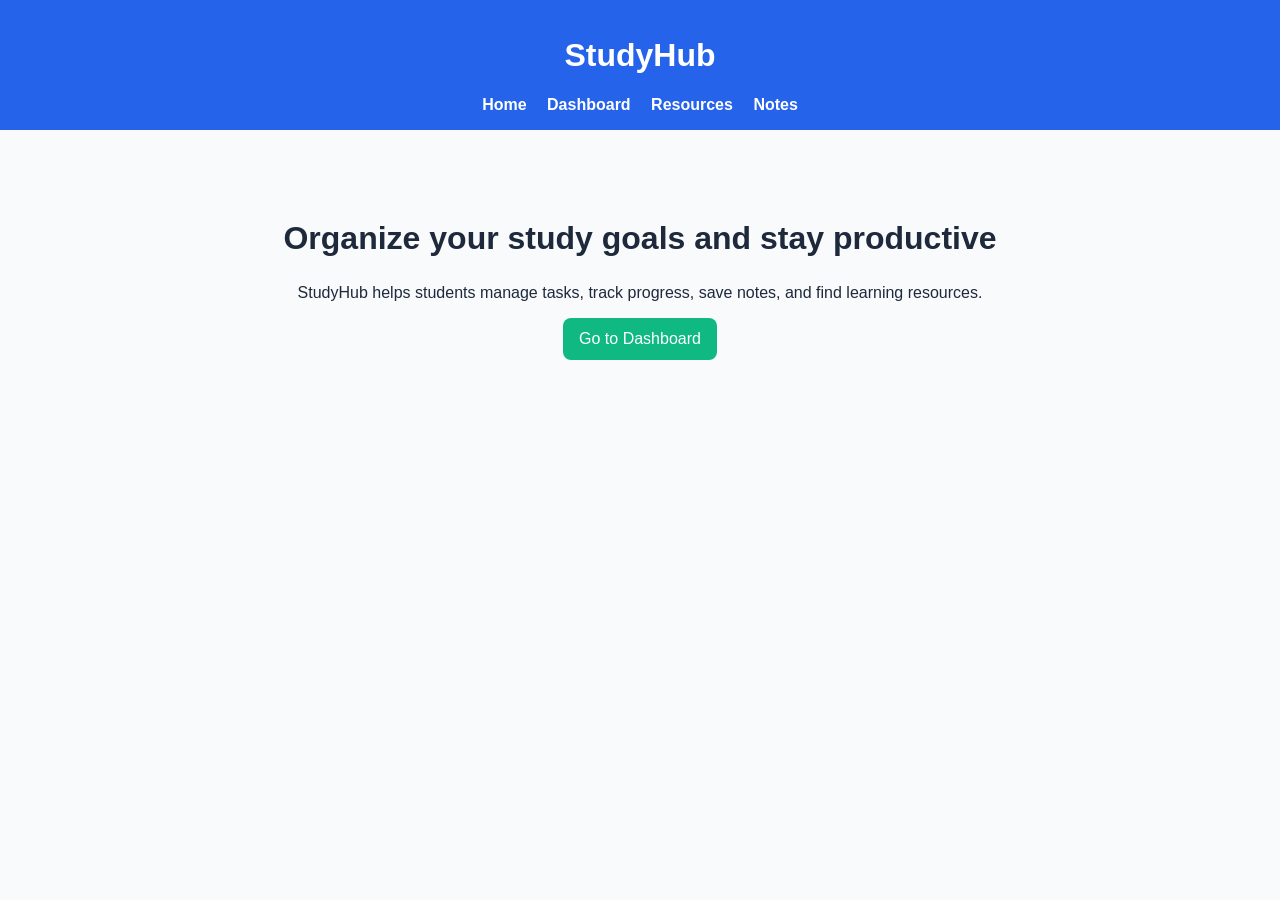
==== index.html @ 85e1f695 "Initial StudyHub project setup" ====
<!DOCTYPE html>
<html lang="en">
<head>
  <meta charset="UTF-8">
  <meta name="viewport" content="width=device-width, initial-scale=1.0">
  <title>StudyHub | Home</title>
  <link rel="stylesheet" href="css/styles.css">
</head>
<body>
  <header class="site-header">
    <h1>StudyHub</h1>

    <nav>
      <a href="index.html">Home</a>
      <a href="dashboard.html">Dashboard</a>
      <a href="resources.html">Resources</a>
      <a href="notes.html">Notes</a>
    </nav>
  </header>

  <main>
    <section class="hero">
      <h2>Organize your study goals and stay productive</h2>
      <p>StudyHub helps students manage tasks, track progress, save notes, and find learning resources.</p>
      <a class="btn" href="dashboard.html">Go to Dashboard</a>
    </section>
  </main>

  <script src="js/main.js"></script>
</body>
</html>
---- css/styles.css ----
* {
  box-sizing: border-box;
}

body {
  margin: 0;
  font-family: Arial, sans-serif;
  background-color: #f8fafc;
  color: #1e293b;
}

.site-header {
  background-color: #2563eb;
  color: white;
  padding: 1rem;
  text-align: center;
}

.site-header nav {
  margin-top: 0.5rem;
}

.site-header a {
  color: white;
  text-decoration: none;
  margin: 0 0.5rem;
  font-weight: bold;
}

.hero {
  padding: 4rem 1rem;
  text-align: center;
}

.hero h2 {
  font-size: 2rem;
}

.btn,
button {
  display: inline-block;
  background-color: #10b981;
  color: white;
  border: none;
  padding: 0.75rem 1rem;
  border-radius: 8px;
  cursor: pointer;
  text-decoration: none;
}

.dashboard,
.page {
  padding: 1rem;
}

.dashboard {
  display: grid;
  gap: 1rem;
}

.card {
  background: white;
  padding: 1rem;
  border-radius: 12px;
  box-shadow: 0 2px 8px rgba(0, 0, 0, 0.1);
}

input,
textarea {
  width: 100%;
  padding: 0.75rem;
  margin-bottom: 0.5rem;
}

.timer {
  font-size: 2rem;
  font-weight: bold;
}

@media (min-width: 700px) {
  .dashboard {
    grid-template-columns: repeat(3, 1fr);
  }
}
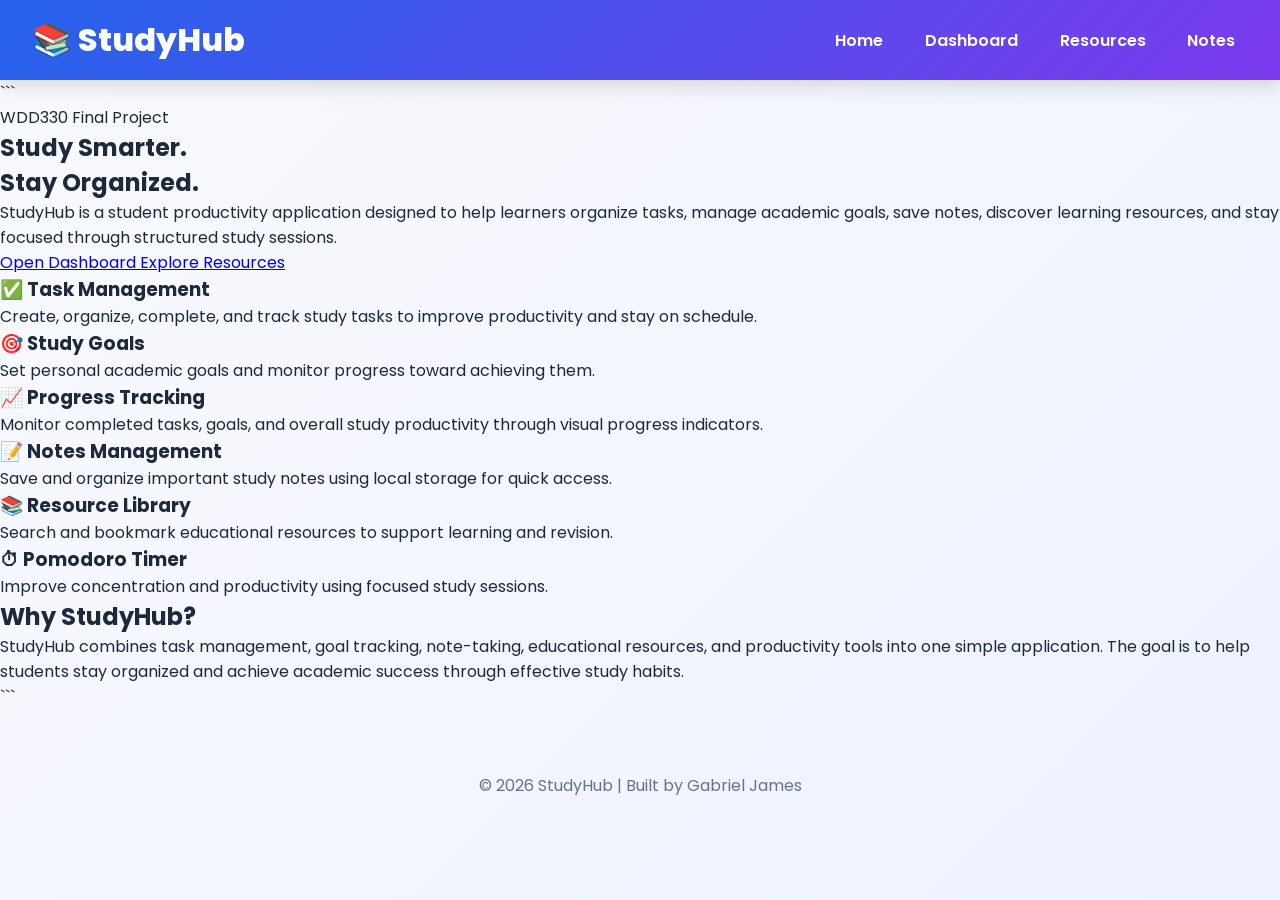
==== commit 6683278b: "Completed StudyHub features and UI improvements" ====
--- a/index.html
+++ b/index.html
@@ -1,4 +1,5 @@
 <!DOCTYPE html>
+
 <html lang="en">
 <head>
   <meta charset="UTF-8">
@@ -7,25 +8,124 @@
   <link rel="stylesheet" href="css/styles.css">
 </head>
 <body>
+
   <header class="site-header">
-    <h1>StudyHub</h1>
+    <h1>📚 StudyHub</h1>
 
-    <nav>
-      <a href="index.html">Home</a>
-      <a href="dashboard.html">Dashboard</a>
-      <a href="resources.html">Resources</a>
-      <a href="notes.html">Notes</a>
-    </nav>
+
+<nav>
+  <a href="index.html">Home</a>
+  <a href="dashboard.html">Dashboard</a>
+  <a href="resources.html">Resources</a>
+  <a href="notes.html">Notes</a>
+</nav>
+
+
   </header>
 
   <main>
-    <section class="hero">
-      <h2>Organize your study goals and stay productive</h2>
-      <p>StudyHub helps students manage tasks, track progress, save notes, and find learning resources.</p>
-      <a class="btn" href="dashboard.html">Go to Dashboard</a>
-    </section>
+
+```
+<section class="hero">
+  <div class="hero-content">
+
+    <span class="badge">WDD330 Final Project</span>
+
+    <h2>Study Smarter.<br>Stay Organized.</h2>
+
+    <p>
+      StudyHub is a student productivity application
+      designed to help learners organize tasks, manage
+      academic goals, save notes, discover learning
+      resources, and stay focused through structured
+      study sessions.
+    </p>
+
+    <div class="hero-buttons">
+      <a href="dashboard.html" class="btn">
+        Open Dashboard
+      </a>
+
+      <a href="resources.html" class="btn btn-secondary">
+        Explore Resources
+      </a>
+    </div>
+
+  </div>
+</section>
+
+<section class="features">
+
+  <div class="feature-card">
+    <h3>✅ Task Management</h3>
+    <p>
+      Create, organize, complete, and track study tasks
+      to improve productivity and stay on schedule.
+    </p>
+  </div>
+
+  <div class="feature-card">
+    <h3>🎯 Study Goals</h3>
+    <p>
+      Set personal academic goals and monitor progress
+      toward achieving them.
+    </p>
+  </div>
+
+  <div class="feature-card">
+    <h3>📈 Progress Tracking</h3>
+    <p>
+      Monitor completed tasks, goals, and overall study
+      productivity through visual progress indicators.
+    </p>
+  </div>
+
+  <div class="feature-card">
+    <h3>📝 Notes Management</h3>
+    <p>
+      Save and organize important study notes using
+      local storage for quick access.
+    </p>
+  </div>
+
+  <div class="feature-card">
+    <h3>📚 Resource Library</h3>
+    <p>
+      Search and bookmark educational resources to
+      support learning and revision.
+    </p>
+  </div>
+
+  <div class="feature-card">
+    <h3>⏱ Pomodoro Timer</h3>
+    <p>
+      Improve concentration and productivity using
+      focused study sessions.
+    </p>
+  </div>
+
+</section>
+
+<section class="about-section">
+
+  <h2>Why StudyHub?</h2>
+
+  <p>
+    StudyHub combines task management, goal tracking,
+    note-taking, educational resources, and productivity
+    tools into one simple application. The goal is to
+    help students stay organized and achieve academic
+    success through effective study habits.
+  </p>
+
+</section>
+```
+
   </main>
 
-  <script src="js/main.js"></script>
+  <footer>
+    <p>© 2026 StudyHub | Built by Gabriel James</p>
+  </footer>
+
 </body>
-</html>+</html>
--- a/css/styles.css
+++ b/css/styles.css
@@ -1,84 +1,403 @@
+@import url('https://fonts.googleapis.com/css2?family=Poppins:wght@300;400;500;600;700;800&display=swap');
+:root {
+  --primary: #2563eb;
+  --secondary: #7c3aed;
+  --success: #10b981;
+  --warning: #f59e0b;
+  --danger: #ef4444;
+
+  --bg: #f8fafc;
+  --card-bg: rgba(255, 255, 255, 0.85);
+
+  --text: #1e293b;
+  --text-light: #64748b;
+
+  --radius: 20px;
+
+  --shadow:
+    0 10px 30px rgba(0, 0, 0, 0.08);
+
+  --transition: all 0.3s ease;
+}
+
 * {
+  margin: 0;
+  padding: 0;
   box-sizing: border-box;
 }
 
 body {
-  margin: 0;
-  font-family: Arial, sans-serif;
-  background-color: #f8fafc;
-  color: #1e293b;
-}
+  font-family: "Poppins", sans-serif;
+
+  background:
+    linear-gradient(
+      135deg,
+      #f8fafc,
+      #eef2ff
+    );
+
+  color: var(--text);
+
+  min-height: 100vh;
+}
+
+/* =========================
+   HEADER
+========================= */
 
 .site-header {
-  background-color: #2563eb;
+  background:
+    linear-gradient(
+      135deg,
+      var(--primary),
+      var(--secondary)
+    );
+
   color: white;
-  padding: 1rem;
-  text-align: center;
-}
-
-.site-header nav {
-  margin-top: 0.5rem;
-}
-
-.site-header a {
+
+  padding: 1rem 2rem;
+
+  display: flex;
+  justify-content: space-between;
+  align-items: center;
+
+  box-shadow: 0 5px 20px rgba(0,0,0,.15);
+
+  position: sticky;
+  top: 0;
+  z-index: 100;
+}
+
+.site-header h1 {
+  font-size: 2rem;
+  font-weight: 800;
+}
+
+nav {
+  display: flex;
+  gap: 1rem;
+}
+
+nav a {
   color: white;
   text-decoration: none;
-  margin: 0 0.5rem;
-  font-weight: bold;
-}
-
-.hero {
-  padding: 4rem 1rem;
-  text-align: center;
-}
-
-.hero h2 {
-  font-size: 2rem;
-}
-
-.btn,
-button {
-  display: inline-block;
-  background-color: #10b981;
-  color: white;
-  border: none;
-  padding: 0.75rem 1rem;
-  border-radius: 8px;
-  cursor: pointer;
-  text-decoration: none;
-}
-
-.dashboard,
-.page {
-  padding: 1rem;
+  font-weight: 600;
+
+  padding: .5rem .8rem;
+
+  border-radius: 10px;
+
+  transition: var(--transition);
+}
+
+nav a:hover {
+  background: rgba(255,255,255,.15);
+}
+
+/* =========================
+   PAGE LAYOUT
+========================= */
+
+.page,
+.dashboard {
+  max-width: 1200px;
+
+  margin: auto;
+
+  padding: 2rem;
 }
 
 .dashboard {
   display: grid;
-  gap: 1rem;
-}
+  gap: 1.5rem;
+}
+
+/* =========================
+   CARDS
+========================= */
 
 .card {
-  background: white;
-  padding: 1rem;
-  border-radius: 12px;
-  box-shadow: 0 2px 8px rgba(0, 0, 0, 0.1);
+  background: var(--card-bg);
+
+  backdrop-filter: blur(12px);
+
+  border: 1px solid rgba(255,255,255,.4);
+
+  border-radius: var(--radius);
+
+  padding: 1.5rem;
+
+  box-shadow: var(--shadow);
+
+  transition: var(--transition);
+}
+
+.card:hover {
+  transform: translateY(-5px);
+}
+
+.card h2 {
+  margin-bottom: 1rem;
+
+  color: var(--primary);
+
+  font-size: 1.4rem;
+}
+
+/* =========================
+   WELCOME CARD
+========================= */
+
+.welcome-card {
+  text-align: center;
+
+  background:
+    linear-gradient(
+      135deg,
+      var(--primary),
+      var(--secondary)
+    );
+
+  color: white;
+}
+
+.welcome-card h2 {
+  color: white;
+  font-size: 2rem;
+}
+
+.welcome-card p {
+  margin-top: .5rem;
+  opacity: .95;
+}
+
+/* =========================
+   FORMS
+========================= */
+
+.task-form {
+  display: flex;
+  gap: .5rem;
+  margin-bottom: 1rem;
 }
 
 input,
 textarea {
   width: 100%;
-  padding: 0.75rem;
-  margin-bottom: 0.5rem;
-}
+
+  padding: .9rem;
+
+  border-radius: 12px;
+
+  border: 1px solid #dbeafe;
+
+  font-family: inherit;
+
+  font-size: 1rem;
+
+  outline: none;
+
+  transition: var(--transition);
+}
+
+input:focus,
+textarea:focus {
+  border-color: var(--primary);
+
+  box-shadow:
+    0 0 0 3px rgba(37,99,235,.15);
+}
+
+/* =========================
+   BUTTONS
+========================= */
+
+button {
+  background:
+    linear-gradient(
+      135deg,
+      var(--primary),
+      var(--secondary)
+    );
+
+  color: white;
+
+  border: none;
+
+  padding: .8rem 1.2rem;
+
+  border-radius: 12px;
+
+  cursor: pointer;
+
+  font-weight: 600;
+
+  transition: var(--transition);
+}
+
+button:hover {
+  transform: translateY(-2px);
+
+  box-shadow:
+    0 8px 20px rgba(37,99,235,.25);
+}
+
+/* =========================
+   LIST ITEMS
+========================= */
+
+ul {
+  list-style: none;
+}
+
+.item-row {
+  display: flex;
+  justify-content: space-between;
+  align-items: center;
+
+  gap: 1rem;
+
+  padding: 1rem;
+
+  margin-bottom: .8rem;
+
+  background: white;
+
+  border-radius: 14px;
+
+  box-shadow:
+    0 4px 12px rgba(0,0,0,.05);
+}
+
+.completed span {
+  text-decoration: line-through;
+  color: gray;
+}
+
+/* =========================
+   PROGRESS BAR
+========================= */
+
+progress {
+  width: 100%;
+  height: 22px;
+  margin: 1rem 0;
+}
+
+/* =========================
+   TIMER
+========================= */
 
 .timer {
-  font-size: 2rem;
-  font-weight: bold;
-}
-
-@media (min-width: 700px) {
+  font-size: 4rem;
+
+  font-weight: 800;
+
+  text-align: center;
+
+  color: var(--primary);
+
+  margin: 1rem 0;
+}
+
+/* =========================
+   QUOTES
+========================= */
+
+#quoteText {
+  font-size: 1.1rem;
+
+  font-style: italic;
+
+  text-align: center;
+
+  color: var(--text-light);
+
+  line-height: 1.7;
+}
+
+/* =========================
+   RESOURCES
+========================= */
+
+#resourceList,
+#savedResources {
+  margin-top: 1rem;
+}
+
+#resourceList a,
+#savedResources a {
+  color: var(--primary);
+  text-decoration: none;
+}
+
+#resourceList a:hover,
+#savedResources a:hover {
+  text-decoration: underline;
+}
+
+/* =========================
+   NOTES
+========================= */
+
+#notesArea {
+  min-height: 300px;
+  resize: vertical;
+}
+
+#saveMessage {
+  margin-top: 1rem;
+  color: var(--success);
+  font-weight: 600;
+}
+
+/* =========================
+   FOOTER
+========================= */
+
+footer {
+  text-align: center;
+
+  padding: 2rem;
+
+  color: var(--text-light);
+
+  margin-top: 2rem;
+}
+
+/* =========================
+   RESPONSIVE
+========================= */
+
+@media (min-width: 900px) {
+
   .dashboard {
-    grid-template-columns: repeat(3, 1fr);
-  }
-}+    grid-template-columns:
+      repeat(2, 1fr);
+  }
+
+  .welcome-card {
+    grid-column: span 2;
+  }
+}
+
+@media (max-width: 768px) {
+
+  .site-header {
+    flex-direction: column;
+    gap: 1rem;
+  }
+
+  nav {
+    flex-wrap: wrap;
+    justify-content: center;
+  }
+
+  .task-form {
+    flex-direction: column;
+  }
+
+  .timer {
+    font-size: 3rem;
+  }
+}
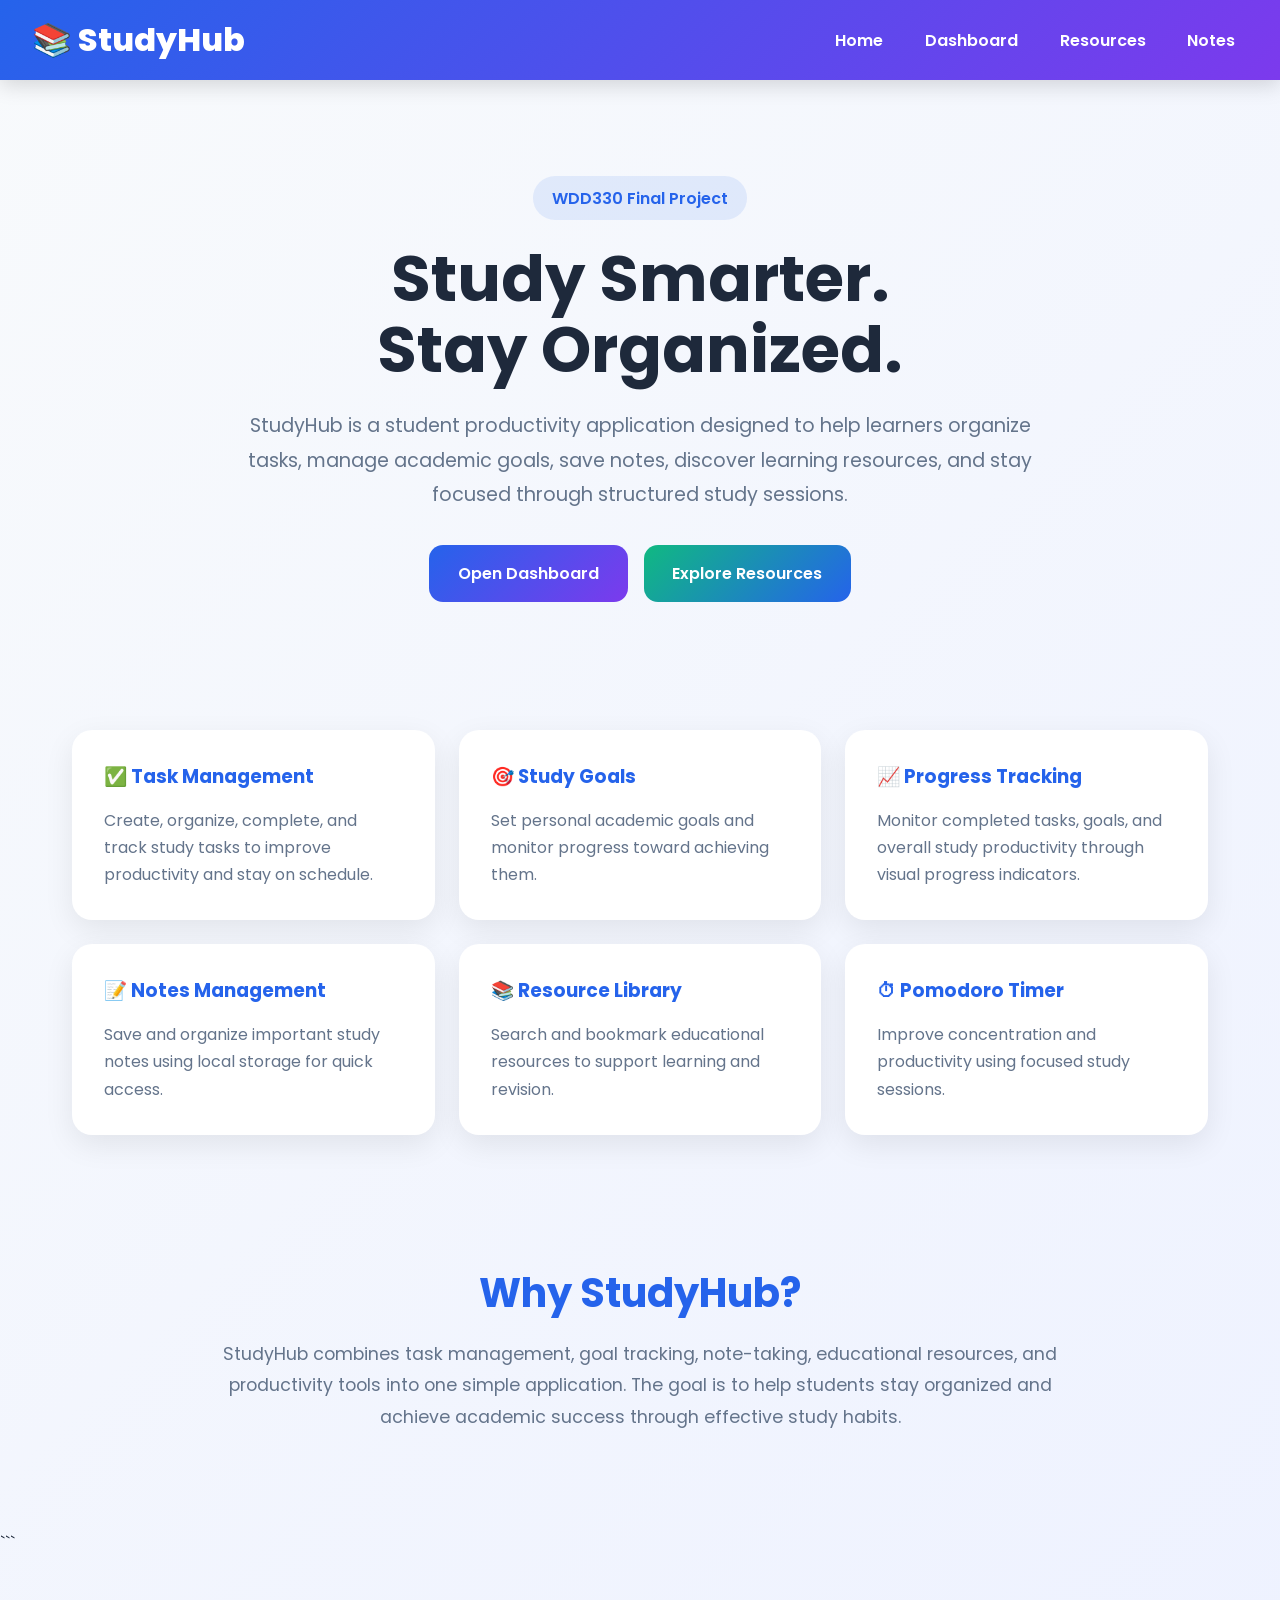
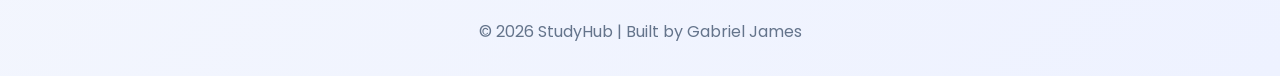
==== commit d2c19238: "Final StudyHub updates" ====
--- a/index.html
+++ b/index.html
@@ -25,7 +25,6 @@
 
   <main>
 
-```
 <section class="hero">
   <div class="hero-content">
 
--- a/css/styles.css
+++ b/css/styles.css
@@ -401,3 +401,146 @@
     font-size: 3rem;
   }
 }
+
+/* =========================
+   HOME PAGE
+========================= */
+
+.hero {
+  max-width: 1000px;
+  margin: 0 auto;
+  padding: 6rem 2rem;
+  text-align: center;
+}
+
+.hero-content {
+  max-width: 800px;
+  margin: auto;
+}
+
+.badge {
+  display: inline-block;
+  background: rgba(37, 99, 235, 0.1);
+  color: var(--primary);
+  padding: 0.6rem 1.2rem;
+  border-radius: 999px;
+  font-weight: 600;
+  margin-bottom: 1.5rem;
+}
+
+.hero h2 {
+  font-size: 4rem;
+  line-height: 1.1;
+  margin-bottom: 1.5rem;
+}
+
+.hero p {
+  font-size: 1.2rem;
+  color: var(--text-light);
+  line-height: 1.8;
+}
+
+.hero-buttons {
+  margin-top: 2rem;
+  display: flex;
+  justify-content: center;
+  gap: 1rem;
+  flex-wrap: wrap;
+}
+
+.btn {
+  text-decoration: none;
+  padding: 1rem 1.8rem;
+  border-radius: 14px;
+  color: white;
+  font-weight: 600;
+  background: linear-gradient(
+    135deg,
+    var(--primary),
+    var(--secondary)
+  );
+  transition: var(--transition);
+}
+
+.btn:hover {
+  transform: translateY(-3px);
+}
+
+.btn-secondary {
+  background: linear-gradient(
+    135deg,
+    var(--success),
+    var(--primary)
+  );
+}
+
+.features {
+  max-width: 1200px;
+  margin: auto;
+  padding: 2rem;
+
+  display: grid;
+  grid-template-columns: repeat(
+    auto-fit,
+    minmax(320px, 1fr)
+  );
+
+  gap: 1.5rem;
+}
+
+.feature-card {
+  background: white;
+  padding: 2rem;
+  border-radius: 20px;
+  box-shadow: var(--shadow);
+  transition: var(--transition);
+}
+
+.feature-card:hover {
+  transform: translateY(-6px);
+}
+
+.feature-card h3 {
+  margin-bottom: 1rem;
+  color: var(--primary);
+}
+
+.feature-card p {
+  color: var(--text-light);
+  line-height: 1.7;
+}
+
+.about-section {
+  max-width: 900px;
+  margin: 4rem auto;
+  text-align: center;
+  padding: 2rem;
+}
+
+.about-section h2 {
+  font-size: 2.5rem;
+  margin-bottom: 1rem;
+  color: var(--primary);
+}
+
+.about-section p {
+  color: var(--text-light);
+  line-height: 1.8;
+  font-size: 1.1rem;
+}
+
+@media (max-width: 768px) {
+
+  .hero h2 {
+    font-size: 2.5rem;
+  }
+
+  .hero p {
+    font-size: 1rem;
+  }
+
+  .features {
+    grid-template-columns: 1fr;
+  }
+}
+
